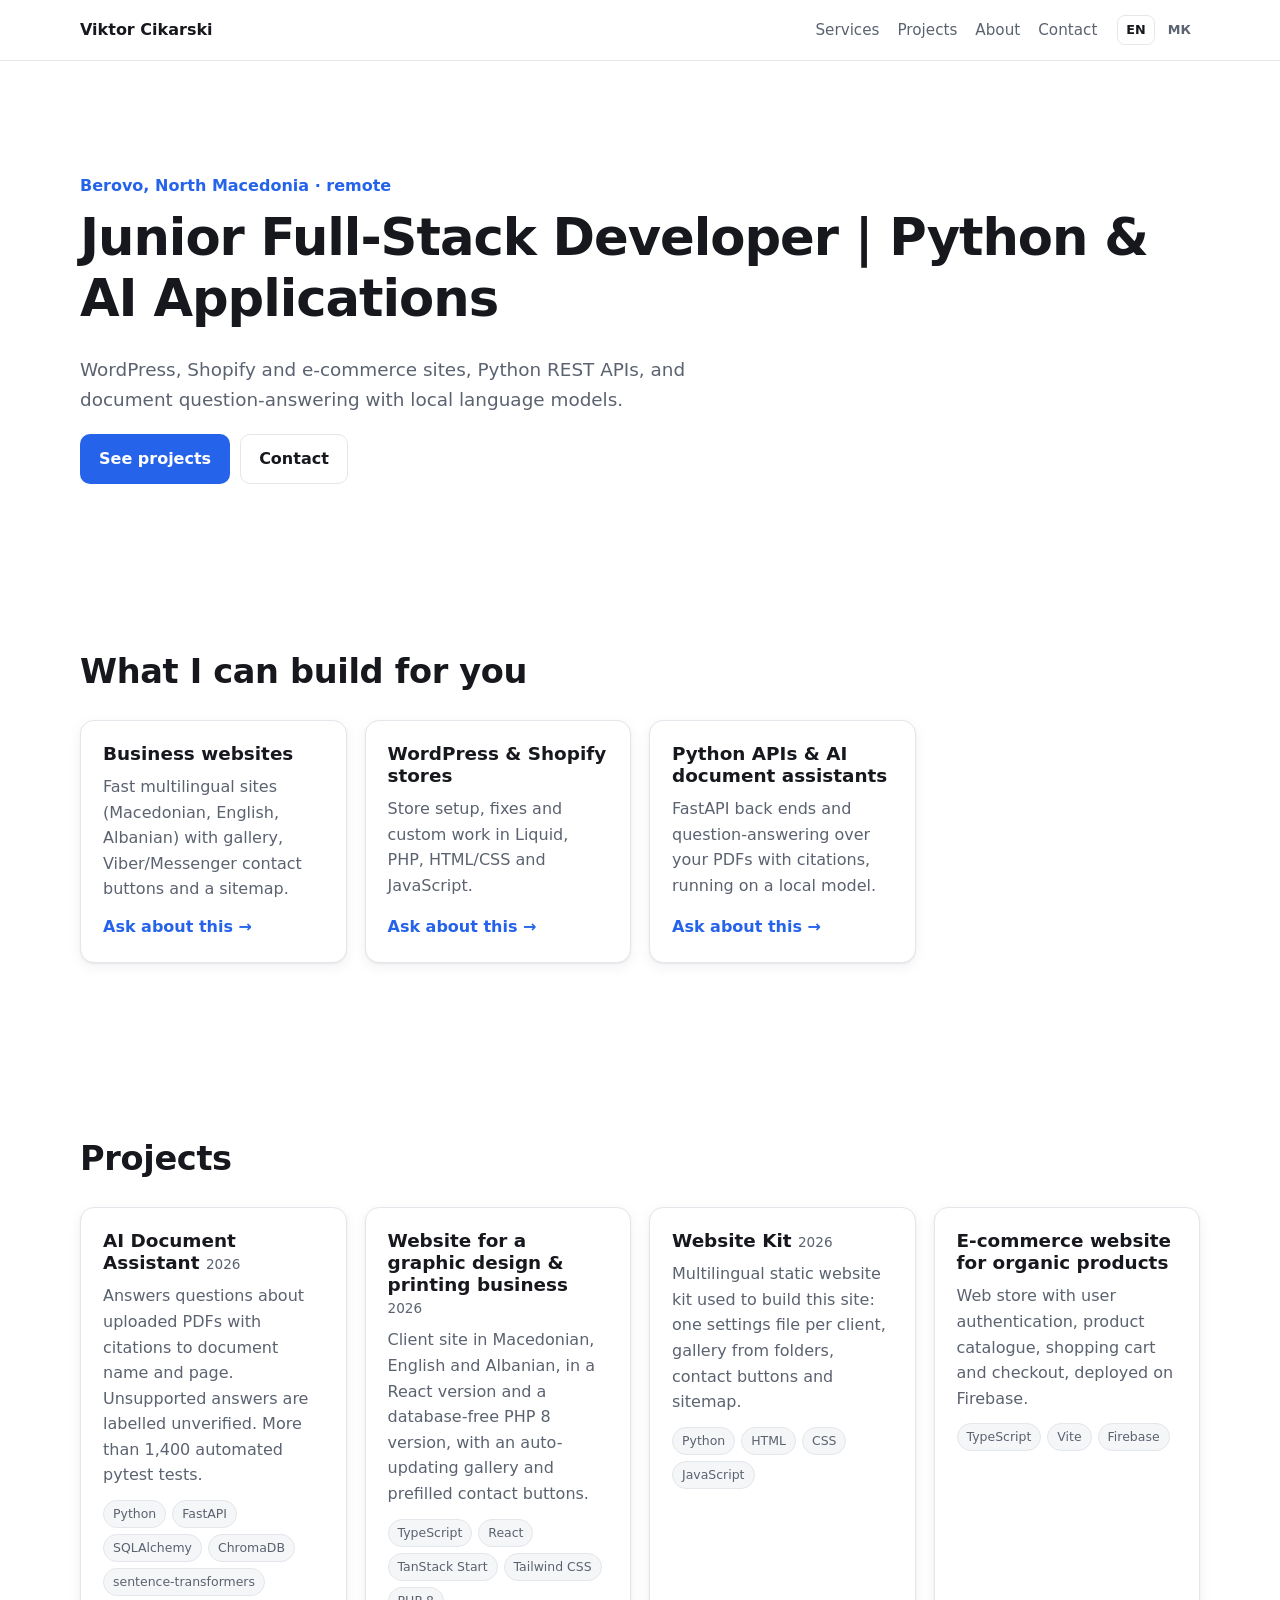
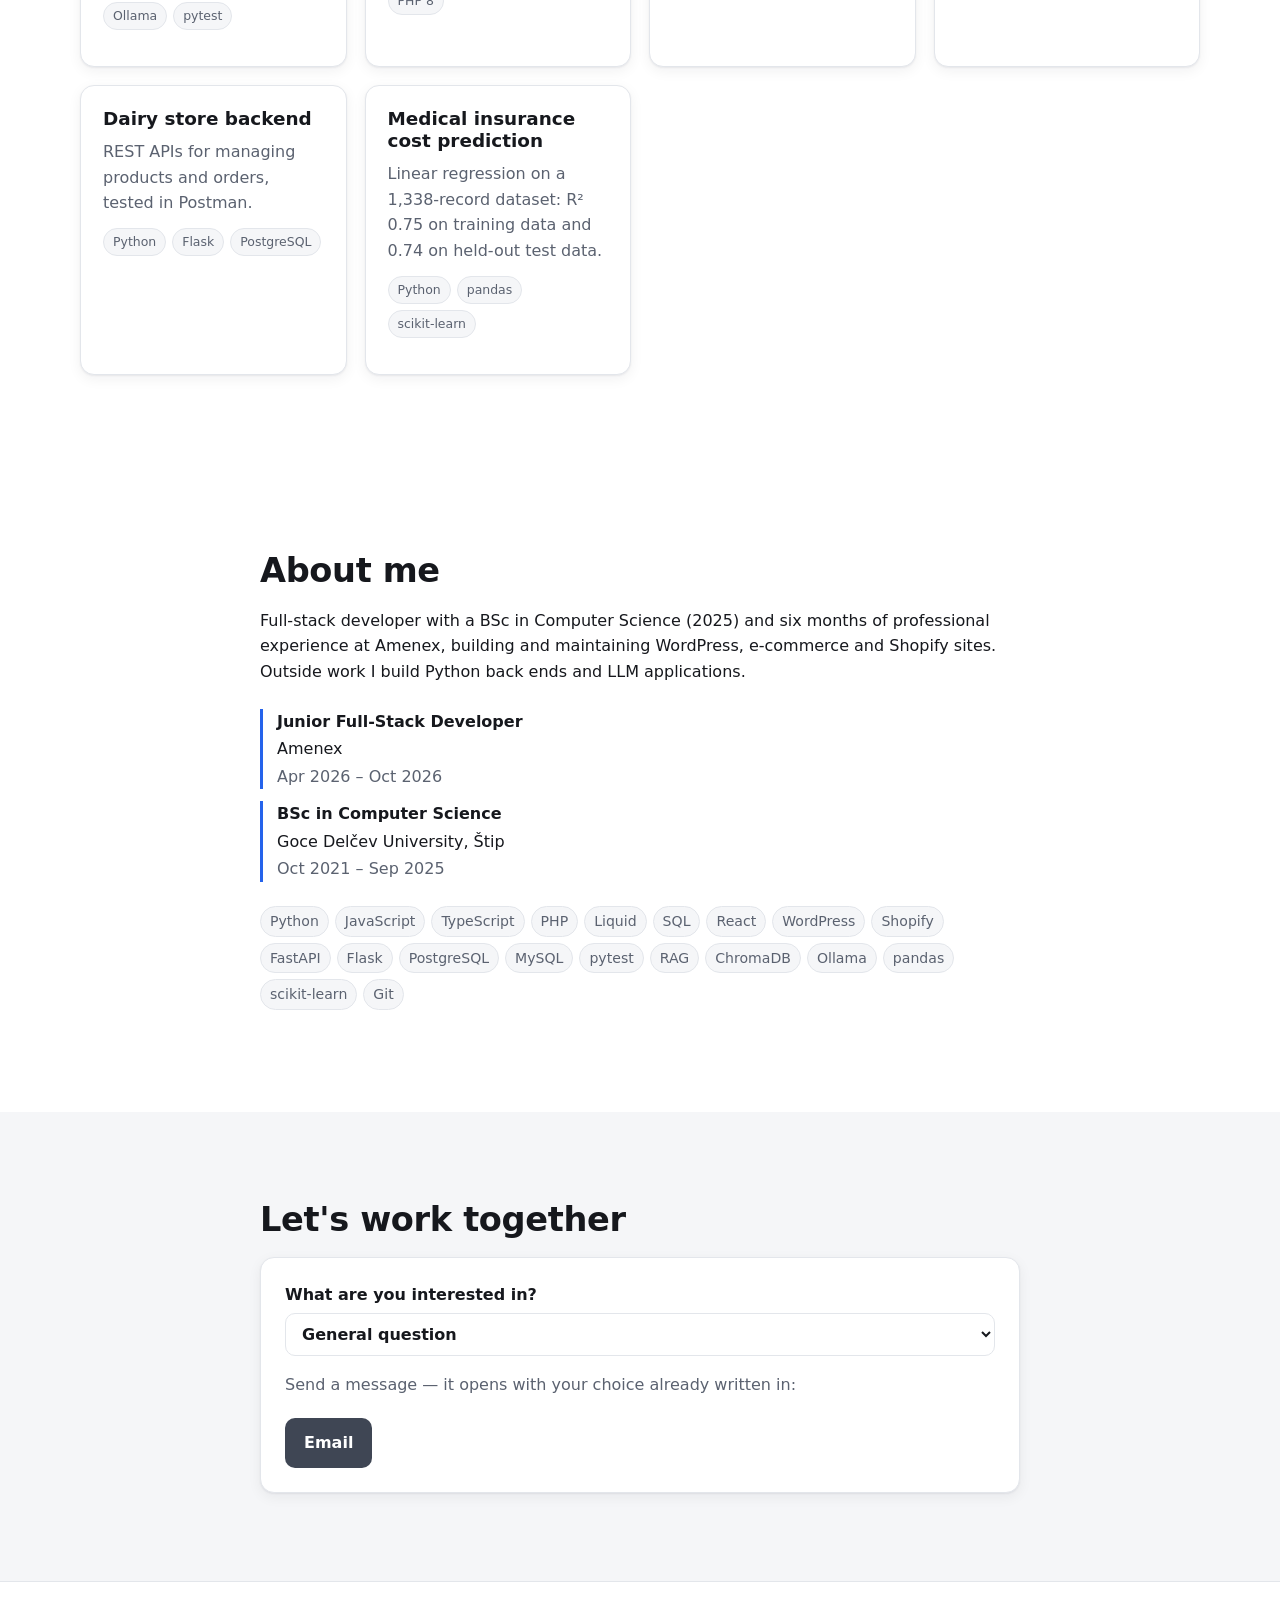
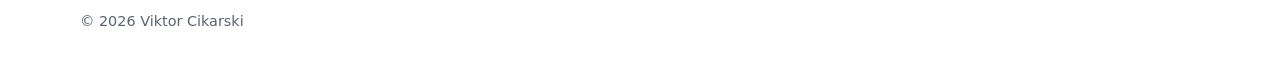
==== en/index.html @ 9da5f434 "Publish portfolio site Co-Authored-By: Claude Opus 5.5 <noreply@anthropic.com>" ====
<!doctype html>
<html lang="en">
<head>
<meta charset="utf-8">
<meta name="viewport" content="width=device-width, initial-scale=1">
<title>Viktor Cikarski — Junior Full-Stack Developer | Python &amp; AI Applications</title>
<meta name="description" content="Websites, online stores, Python back ends and AI document assistants.">
<meta property="og:title" content="Viktor Cikarski — Junior Full-Stack Developer | Python &amp; AI Applications">
<meta property="og:description" content="Websites, online stores, Python back ends and AI document assistants.">
<meta property="og:type" content="website">
<link rel="canonical" href="https://cikara22.github.io/en/">
<link rel="alternate" hreflang="en" href="https://cikara22.github.io/en/">
<link rel="alternate" hreflang="mk" href="https://cikara22.github.io/mk/">
<meta property="og:url" content="https://cikara22.github.io/en/">
<meta name="theme-color" content="#2563eb">
<link rel="stylesheet" href="../assets/style.css?v=5dad3af909">
<style>:root{--accent:#2563eb}</style>
</head>
<body>
<header class="site-header">
  <div class="container header-inner">
    <a class="brand" href="#top">Viktor Cikarski</a>
    <nav class="nav"><a href="#services">Services</a><a href="#projects">Projects</a><a href="#about">About</a><a href="#contact">Contact</a></nav>
    <div class="langs"><a href="../en/" hreflang="en" aria-current="true">EN</a><a href="../mk/" hreflang="mk">МК</a></div>
  </div>
</header>
<main>

<section class="hero" id="top">
  <div class="container hero-inner">
    <div>
      <p class="eyebrow">Berovo, North Macedonia · remote</p>
      <h1>Junior Full-Stack Developer | Python &amp; AI Applications</h1>
      <p class="lead">WordPress, Shopify and e-commerce sites, Python REST APIs, and document question-answering with local language models.</p>
      <div class="actions"><a class="btn btn-primary" href="#projects">See projects</a><a class="btn btn-ghost" href="#contact">Contact</a></div>
    </div>
    
  </div>
</section>
<section id="services" class="section">
  <div class="container">
    <h2>What I can build for you</h2>
    <div class="grid">
    <article class="card">
      <h3>Business websites</h3>
      <p>Fast multilingual sites (Macedonian, English, Albanian) with gallery, Viber/Messenger contact buttons and a sitemap.</p>
      <a class="card-link" href="#contact" data-service="Business websites">Ask about this →</a>
    </article>
    <article class="card">
      <h3>WordPress &amp; Shopify stores</h3>
      <p>Store setup, fixes and custom work in Liquid, PHP, HTML/CSS and JavaScript.</p>
      <a class="card-link" href="#contact" data-service="WordPress &amp; Shopify stores">Ask about this →</a>
    </article>
    <article class="card">
      <h3>Python APIs &amp; AI document assistants</h3>
      <p>FastAPI back ends and question-answering over your PDFs with citations, running on a local model.</p>
      <a class="card-link" href="#contact" data-service="Python APIs &amp; AI document assistants">Ask about this →</a>
    </article></div>
  </div>
</section>
<section id="projects" class="section">
  <div class="container">
    <h2>Projects</h2>
    <div class="grid">
    <article class="card project">
      
      <h3>AI Document Assistant <span class="year">2026</span></h3>
      <p>Answers questions about uploaded PDFs with citations to document name and page. Unsupported answers are labelled unverified. More than 1,400 automated pytest tests.</p>
      <ul class="tags"><li>Python</li><li>FastAPI</li><li>SQLAlchemy</li><li>ChromaDB</li><li>sentence-transformers</li><li>Ollama</li><li>pytest</li></ul>
      <div class="card-links"></div>
    </article>
    <article class="card project">
      
      <h3>Website for a graphic design &amp; printing business <span class="year">2026</span></h3>
      <p>Client site in Macedonian, English and Albanian, in a React version and a database-free PHP 8 version, with an auto-updating gallery and prefilled contact buttons.</p>
      <ul class="tags"><li>TypeScript</li><li>React</li><li>TanStack Start</li><li>Tailwind CSS</li><li>PHP 8</li></ul>
      <div class="card-links"></div>
    </article>
    <article class="card project">
      
      <h3>Website Kit <span class="year">2026</span></h3>
      <p>Multilingual static website kit used to build this site: one settings file per client, gallery from folders, contact buttons and sitemap.</p>
      <ul class="tags"><li>Python</li><li>HTML</li><li>CSS</li><li>JavaScript</li></ul>
      <div class="card-links"></div>
    </article>
    <article class="card project">
      
      <h3>E-commerce website for organic products </h3>
      <p>Web store with user authentication, product catalogue, shopping cart and checkout, deployed on Firebase.</p>
      <ul class="tags"><li>TypeScript</li><li>Vite</li><li>Firebase</li></ul>
      <div class="card-links"></div>
    </article>
    <article class="card project">
      
      <h3>Dairy store backend </h3>
      <p>REST APIs for managing products and orders, tested in Postman.</p>
      <ul class="tags"><li>Python</li><li>Flask</li><li>PostgreSQL</li></ul>
      <div class="card-links"></div>
    </article>
    <article class="card project">
      
      <h3>Medical insurance cost prediction </h3>
      <p>Linear regression on a 1,338-record dataset: R² 0.75 on training data and 0.74 on held-out test data.</p>
      <ul class="tags"><li>Python</li><li>pandas</li><li>scikit-learn</li></ul>
      <div class="card-links"></div>
    </article></div>
  </div>
</section>
<section id="about" class="section">
  <div class="container narrow">
    <h2>About me</h2>
    <p>Full-stack developer with a BSc in Computer Science (2025) and six months of professional experience at Amenex, building and maintaining WordPress, e-commerce and Shopify sites. Outside work I build Python back ends and LLM applications.</p><ul class="timeline"><li><strong>Junior Full-Stack Developer</strong><span>Amenex</span><span class="muted">Apr 2026 – Oct 2026</span></li><li><strong>BSc in Computer Science</strong><span>Goce Delčev University, Štip</span><span class="muted">Oct 2021 – Sep 2025</span></li></ul><ul class="tags tags-lg"><li>Python</li><li>JavaScript</li><li>TypeScript</li><li>PHP</li><li>Liquid</li><li>SQL</li><li>React</li><li>WordPress</li><li>Shopify</li><li>FastAPI</li><li>Flask</li><li>PostgreSQL</li><li>MySQL</li><li>pytest</li><li>RAG</li><li>ChromaDB</li><li>Ollama</li><li>pandas</li><li>scikit-learn</li><li>Git</li></ul>
  </div>
</section>
<section id="contact" class="section section-alt">
  <div class="container narrow">
    <h2>Let&#x27;s work together</h2>
    <div class="contact-box" data-template="Hello, I&#x27;m interested in: {service}" data-subject="Viktor Cikarski">
      <label class="field"><span>What are you interested in?</span><select id="service-select"><option value="General question">General question</option><option value="Business websites">Business websites</option><option value="WordPress &amp; Shopify stores">WordPress &amp; Shopify stores</option><option value="Python APIs &amp; AI document assistants">Python APIs &amp; AI document assistants</option></select></label>
      <p class="muted">Send a message — it opens with your choice already written in:</p>
      <div class="actions"><a class="btn btn-email" href="mailto:cikarskiviktor5@gmail.com?subject=Viktor%20Cikarski&amp;body=Hello%2C%20I%27m%20interested%20in%3A%20General%20question" data-kind="email" data-value="cikarskiviktor5@gmail.com">Email</a></div>
      
    </div>
  </div>
</section>
</main>
<footer class="site-footer">
  <div class="container">© 2026 Viktor Cikarski</div>
</footer>
<script src="../assets/app.js?v=5dad3af909" defer></script>
</body>
</html>
---- assets/style.css ----
:root {
  --accent: #2563eb;
  --bg: #ffffff;
  --bg-alt: #f5f6f8;
  --text: #16181d;
  --muted: #5b6270;
  --border: #e3e6eb;
  --card: #ffffff;
  --radius: 14px;
  --shadow: 0 1px 2px rgba(16, 24, 40, .06), 0 4px 14px rgba(16, 24, 40, .06);
  --font: system-ui, -apple-system, "Segoe UI", Roboto, "Helvetica Neue", Arial, sans-serif;
}

@media (prefers-color-scheme: dark) {
  :root {
    --bg: #0f1115;
    --bg-alt: #161920;
    --text: #e8eaee;
    --muted: #a0a7b4;
    --border: #2a2f39;
    --card: #1a1d24;
    --shadow: none;
  }
}

* { box-sizing: border-box; }
html { scroll-behavior: smooth; scroll-padding-top: 72px; }
body { margin: 0; font-family: var(--font); background: var(--bg); color: var(--text); line-height: 1.6; }
img { max-width: 100%; display: block; }
a { color: var(--accent); }
h1, h2, h3 { line-height: 1.2; margin: 0 0 .5em; }
h1 { font-size: clamp(2rem, 5vw, 3.2rem); letter-spacing: -.02em; }
h2 { font-size: clamp(1.5rem, 3vw, 2.1rem); letter-spacing: -.01em; }
h3 { font-size: 1.15rem; }

.container { width: min(1120px, 100% - 32px); margin-inline: auto; }
.narrow { width: min(760px, 100% - 32px); }
.muted { color: var(--muted); }

.site-header {
  position: sticky; top: 0; z-index: 10;
  background: color-mix(in srgb, var(--bg) 88%, transparent);
  backdrop-filter: blur(10px);
  border-bottom: 1px solid var(--border);
}
.header-inner { display: flex; align-items: center; gap: 20px; min-height: 60px; }
.brand { font-weight: 700; color: var(--text); text-decoration: none; white-space: nowrap; }
.nav { display: flex; gap: 18px; margin-left: auto; overflow-x: auto; scrollbar-width: none; }
.nav::-webkit-scrollbar { display: none; }
.nav a { color: var(--muted); text-decoration: none; white-space: nowrap; font-size: .95rem; }
.nav a:hover { color: var(--text); }
.langs { display: flex; gap: 4px; }
.langs a {
  font-size: .8rem; font-weight: 600; text-decoration: none; color: var(--muted);
  padding: 4px 8px; border-radius: 8px; border: 1px solid transparent;
}
.langs a[aria-current="true"] { color: var(--text); border-color: var(--border); }

.hero { padding: clamp(56px, 10vw, 112px) 0 clamp(40px, 7vw, 80px); }
.hero-inner { display: grid; gap: 40px; align-items: center; }
.hero-image { border-radius: var(--radius); box-shadow: var(--shadow); }
@media (min-width: 860px) { .hero-inner:has(.hero-image) { grid-template-columns: 1.1fr .9fr; } }
.eyebrow { color: var(--accent); font-weight: 600; margin: 0 0 .5em; }
.lead { font-size: 1.15rem; color: var(--muted); max-width: 60ch; }

.actions { display: flex; flex-wrap: wrap; gap: 10px; margin-top: 20px; }
.btn {
  display: inline-flex; align-items: center; justify-content: center;
  padding: 11px 18px; border-radius: 10px; font-weight: 600; text-decoration: none;
  border: 1px solid transparent; color: #fff; background: var(--accent);
  transition: transform .12s ease, filter .12s ease;
}
.btn:hover { filter: brightness(1.08); transform: translateY(-1px); }
.btn-ghost { background: transparent; color: var(--text); border-color: var(--border); }
.btn-viber { background: #7360f2; }
.btn-whatsapp { background: #1fa855; }
.btn-messenger { background: #0a7cff; }
.btn-email { background: #3f4654; }
.btn-phone { background: var(--accent); }

.section { padding: clamp(48px, 8vw, 88px) 0; }
.section-alt { background: var(--bg-alt); }
.section-intro { color: var(--muted); max-width: 65ch; margin-top: -.25em; }

.grid { display: grid; gap: 18px; grid-template-columns: repeat(auto-fill, minmax(260px, 1fr)); margin-top: 28px; }
.card {
  background: var(--card); border: 1px solid var(--border); border-radius: var(--radius);
  padding: 22px; box-shadow: var(--shadow); display: flex; flex-direction: column;
}
.card p { color: var(--muted); margin: 0 0 12px; }
.card .price { color: var(--text); font-weight: 600; }
.card-link { font-weight: 600; text-decoration: none; margin-top: auto; }
.card-links { display: flex; gap: 16px; margin-top: auto; }
.card-image { border-radius: 10px; margin: -6px -6px 16px; width: calc(100% + 12px); aspect-ratio: 16 / 9; object-fit: cover; }
.year { font-weight: 400; color: var(--muted); font-size: .85rem; }

.tags { list-style: none; padding: 0; margin: 0 0 14px; display: flex; flex-wrap: wrap; gap: 6px; }
.tags li { font-size: .78rem; padding: 3px 9px; border-radius: 999px; background: var(--bg-alt); border: 1px solid var(--border); color: var(--muted); }
.tags-lg li { font-size: .88rem; }

.filters { display: flex; flex-wrap: wrap; gap: 8px; margin: 20px 0 8px; }
.chip {
  font: inherit; font-size: .9rem; cursor: pointer; padding: 6px 14px; border-radius: 999px;
  border: 1px solid var(--border); background: var(--card); color: var(--text);
}
.chip.is-active { background: var(--accent); border-color: var(--accent); color: #fff; }
.gallery { display: grid; gap: 10px; grid-template-columns: repeat(auto-fill, minmax(200px, 1fr)); margin-top: 20px; }
.gallery-item { padding: 0; border: 0; border-radius: 10px; overflow: hidden; cursor: zoom-in; background: var(--border); }
.gallery-item img { width: 100%; aspect-ratio: 1; object-fit: cover; transition: transform .25s ease; }
.gallery-item:hover img { transform: scale(1.04); }
.gallery-item[hidden] { display: none; }

.lightbox { border: 0; padding: 0; background: transparent; max-width: 100vw; max-height: 100vh; width: 100%; height: 100%; }
.lightbox::backdrop { background: rgba(5, 7, 10, .88); }
.lightbox[open] { display: flex; align-items: center; justify-content: center; }
.lightbox figure { margin: 0; max-width: min(1100px, 92vw); text-align: center; }
.lightbox img { width: min(1100px, 92vw); height: 78vh; object-fit: contain; margin: 0 auto; }
.lightbox figcaption { color: #dfe3ea; margin-top: 10px; }
.lightbox button {
  position: absolute; background: rgba(255, 255, 255, .12); color: #fff; border: 0; cursor: pointer;
  font-size: 2rem; line-height: 1; width: 48px; height: 48px; border-radius: 50%;
}
.lb-close { top: 16px; right: 16px; }
.lb-prev { left: 12px; top: 50%; transform: translateY(-50%); }
.lb-next { right: 12px; top: 50%; transform: translateY(-50%); }

.timeline { list-style: none; padding: 0; margin: 24px 0; display: grid; gap: 12px; }
.timeline li { display: grid; gap: 2px; padding-left: 14px; border-left: 3px solid var(--accent); }

.contact-box { background: var(--card); border: 1px solid var(--border); border-radius: var(--radius); padding: 24px; box-shadow: var(--shadow); }
.field { display: grid; gap: 6px; margin-bottom: 16px; font-weight: 600; }
.field select { width: 100%; min-width: 0; font: inherit; padding: 10px 12px; border-radius: 10px; border: 1px solid var(--border); background: var(--bg); color: var(--text); }
.contact-box > .muted { margin: 0; }
.contact-details { list-style: none; padding: 0; margin: 20px 0 0; color: var(--muted); display: grid; gap: 4px; }

.site-footer { padding: 28px 0; color: var(--muted); font-size: .9rem; border-top: 1px solid var(--border); }

@media (max-width: 640px) {
  .header-inner { flex-wrap: wrap; gap: 6px 12px; padding: 8px 0; }
  .nav { order: 3; width: 100%; margin-left: 0; padding-bottom: 4px; }
  .langs { margin-left: auto; }
  .btn { flex: 1 1 auto; }
}

@media (prefers-reduced-motion: reduce) {
  html { scroll-behavior: auto; }
  * { transition: none !important; }
}
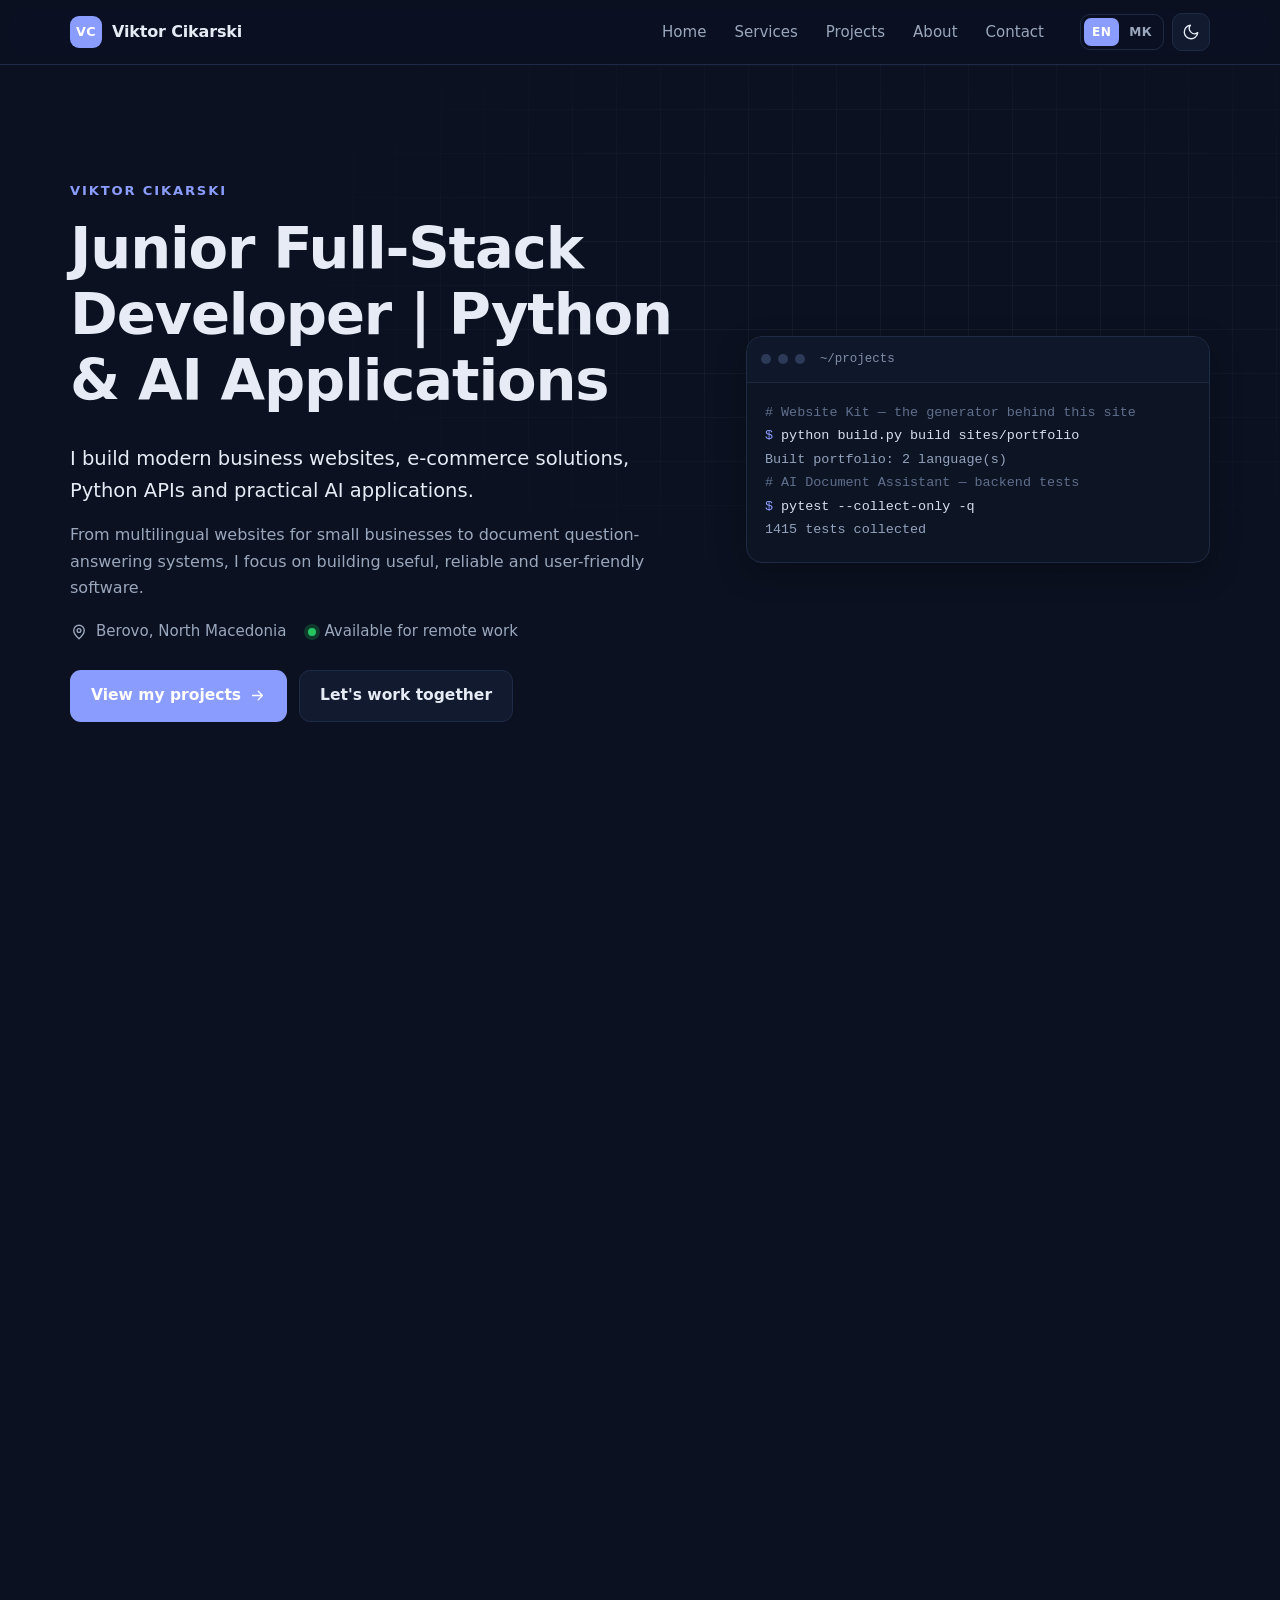
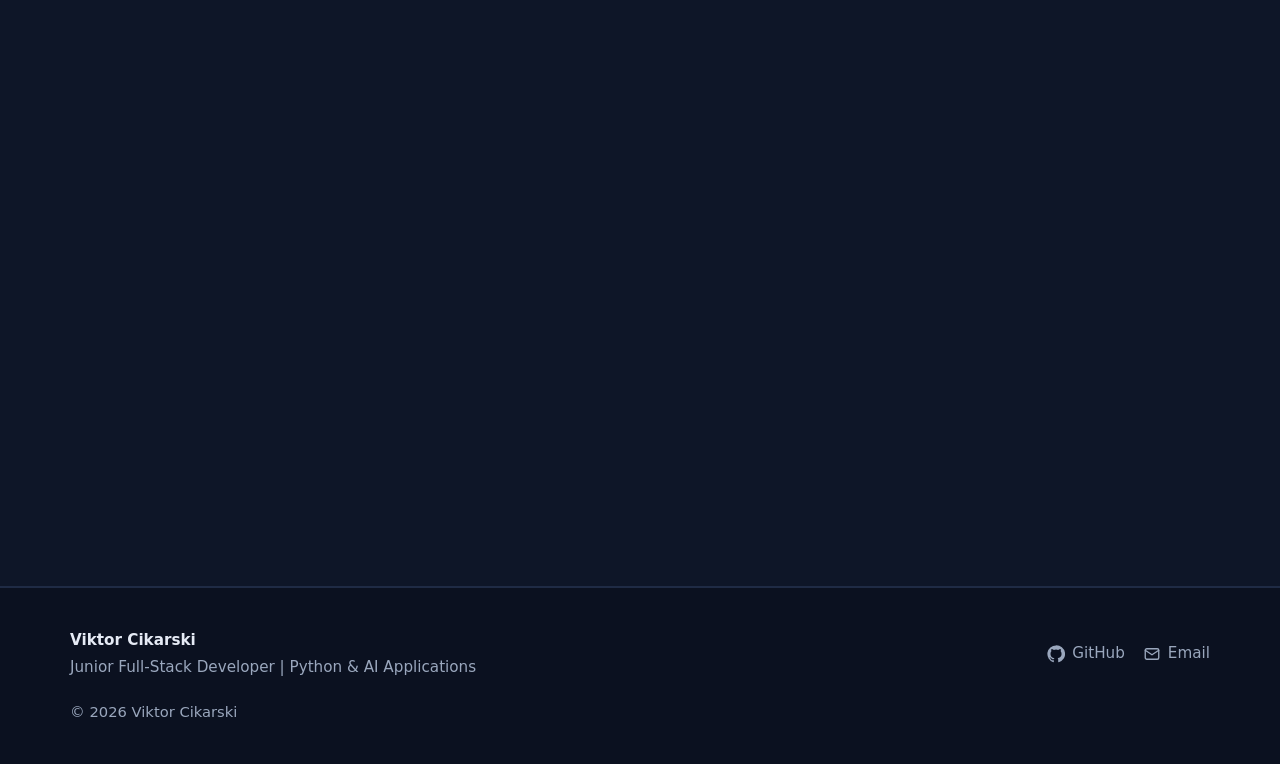
==== commit 46c59881: "Redesign portfolio with descriptive file names Navy/violet design with light/dark switch, mobile men" ====
--- a/en/index.html
+++ b/en/index.html
@@ -1,132 +1 @@
-<!doctype html>
-<html lang="en">
-<head>
-<meta charset="utf-8">
-<meta name="viewport" content="width=device-width, initial-scale=1">
-<title>Viktor Cikarski — Junior Full-Stack Developer | Python &amp; AI Applications</title>
-<meta name="description" content="Websites, online stores, Python back ends and AI document assistants.">
-<meta property="og:title" content="Viktor Cikarski — Junior Full-Stack Developer | Python &amp; AI Applications">
-<meta property="og:description" content="Websites, online stores, Python back ends and AI document assistants.">
-<meta property="og:type" content="website">
-<link rel="canonical" href="https://cikara22.github.io/en/">
-<link rel="alternate" hreflang="en" href="https://cikara22.github.io/en/">
-<link rel="alternate" hreflang="mk" href="https://cikara22.github.io/mk/">
-<meta property="og:url" content="https://cikara22.github.io/en/">
-<meta name="theme-color" content="#2563eb">
-<link rel="stylesheet" href="../assets/style.css?v=5dad3af909">
-<style>:root{--accent:#2563eb}</style>
-</head>
-<body>
-<header class="site-header">
-  <div class="container header-inner">
-    <a class="brand" href="#top">Viktor Cikarski</a>
-    <nav class="nav"><a href="#services">Services</a><a href="#projects">Projects</a><a href="#about">About</a><a href="#contact">Contact</a></nav>
-    <div class="langs"><a href="../en/" hreflang="en" aria-current="true">EN</a><a href="../mk/" hreflang="mk">МК</a></div>
-  </div>
-</header>
-<main>
-
-<section class="hero" id="top">
-  <div class="container hero-inner">
-    <div>
-      <p class="eyebrow">Berovo, North Macedonia · remote</p>
-      <h1>Junior Full-Stack Developer | Python &amp; AI Applications</h1>
-      <p class="lead">WordPress, Shopify and e-commerce sites, Python REST APIs, and document question-answering with local language models.</p>
-      <div class="actions"><a class="btn btn-primary" href="#projects">See projects</a><a class="btn btn-ghost" href="#contact">Contact</a></div>
-    </div>
-    
-  </div>
-</section>
-<section id="services" class="section">
-  <div class="container">
-    <h2>What I can build for you</h2>
-    <div class="grid">
-    <article class="card">
-      <h3>Business websites</h3>
-      <p>Fast multilingual sites (Macedonian, English, Albanian) with gallery, Viber/Messenger contact buttons and a sitemap.</p>
-      <a class="card-link" href="#contact" data-service="Business websites">Ask about this →</a>
-    </article>
-    <article class="card">
-      <h3>WordPress &amp; Shopify stores</h3>
-      <p>Store setup, fixes and custom work in Liquid, PHP, HTML/CSS and JavaScript.</p>
-      <a class="card-link" href="#contact" data-service="WordPress &amp; Shopify stores">Ask about this →</a>
-    </article>
-    <article class="card">
-      <h3>Python APIs &amp; AI document assistants</h3>
-      <p>FastAPI back ends and question-answering over your PDFs with citations, running on a local model.</p>
-      <a class="card-link" href="#contact" data-service="Python APIs &amp; AI document assistants">Ask about this →</a>
-    </article></div>
-  </div>
-</section>
-<section id="projects" class="section">
-  <div class="container">
-    <h2>Projects</h2>
-    <div class="grid">
-    <article class="card project">
-      
-      <h3>AI Document Assistant <span class="year">2026</span></h3>
-      <p>Answers questions about uploaded PDFs with citations to document name and page. Unsupported answers are labelled unverified. More than 1,400 automated pytest tests.</p>
-      <ul class="tags"><li>Python</li><li>FastAPI</li><li>SQLAlchemy</li><li>ChromaDB</li><li>sentence-transformers</li><li>Ollama</li><li>pytest</li></ul>
-      <div class="card-links"></div>
-    </article>
-    <article class="card project">
-      
-      <h3>Website for a graphic design &amp; printing business <span class="year">2026</span></h3>
-      <p>Client site in Macedonian, English and Albanian, in a React version and a database-free PHP 8 version, with an auto-updating gallery and prefilled contact buttons.</p>
-      <ul class="tags"><li>TypeScript</li><li>React</li><li>TanStack Start</li><li>Tailwind CSS</li><li>PHP 8</li></ul>
-      <div class="card-links"></div>
-    </article>
-    <article class="card project">
-      
-      <h3>Website Kit <span class="year">2026</span></h3>
-      <p>Multilingual static website kit used to build this site: one settings file per client, gallery from folders, contact buttons and sitemap.</p>
-      <ul class="tags"><li>Python</li><li>HTML</li><li>CSS</li><li>JavaScript</li></ul>
-      <div class="card-links"></div>
-    </article>
-    <article class="card project">
-      
-      <h3>E-commerce website for organic products </h3>
-      <p>Web store with user authentication, product catalogue, shopping cart and checkout, deployed on Firebase.</p>
-      <ul class="tags"><li>TypeScript</li><li>Vite</li><li>Firebase</li></ul>
-      <div class="card-links"></div>
-    </article>
-    <article class="card project">
-      
-      <h3>Dairy store backend </h3>
-      <p>REST APIs for managing products and orders, tested in Postman.</p>
-      <ul class="tags"><li>Python</li><li>Flask</li><li>PostgreSQL</li></ul>
-      <div class="card-links"></div>
-    </article>
-    <article class="card project">
-      
-      <h3>Medical insurance cost prediction </h3>
-      <p>Linear regression on a 1,338-record dataset: R² 0.75 on training data and 0.74 on held-out test data.</p>
-      <ul class="tags"><li>Python</li><li>pandas</li><li>scikit-learn</li></ul>
-      <div class="card-links"></div>
-    </article></div>
-  </div>
-</section>
-<section id="about" class="section">
-  <div class="container narrow">
-    <h2>About me</h2>
-    <p>Full-stack developer with a BSc in Computer Science (2025) and six months of professional experience at Amenex, building and maintaining WordPress, e-commerce and Shopify sites. Outside work I build Python back ends and LLM applications.</p><ul class="timeline"><li><strong>Junior Full-Stack Developer</strong><span>Amenex</span><span class="muted">Apr 2026 – Oct 2026</span></li><li><strong>BSc in Computer Science</strong><span>Goce Delčev University, Štip</span><span class="muted">Oct 2021 – Sep 2025</span></li></ul><ul class="tags tags-lg"><li>Python</li><li>JavaScript</li><li>TypeScript</li><li>PHP</li><li>Liquid</li><li>SQL</li><li>React</li><li>WordPress</li><li>Shopify</li><li>FastAPI</li><li>Flask</li><li>PostgreSQL</li><li>MySQL</li><li>pytest</li><li>RAG</li><li>ChromaDB</li><li>Ollama</li><li>pandas</li><li>scikit-learn</li><li>Git</li></ul>
-  </div>
-</section>
-<section id="contact" class="section section-alt">
-  <div class="container narrow">
-    <h2>Let&#x27;s work together</h2>
-    <div class="contact-box" data-template="Hello, I&#x27;m interested in: {service}" data-subject="Viktor Cikarski">
-      <label class="field"><span>What are you interested in?</span><select id="service-select"><option value="General question">General question</option><option value="Business websites">Business websites</option><option value="WordPress &amp; Shopify stores">WordPress &amp; Shopify stores</option><option value="Python APIs &amp; AI document assistants">Python APIs &amp; AI document assistants</option></select></label>
-      <p class="muted">Send a message — it opens with your choice already written in:</p>
-      <div class="actions"><a class="btn btn-email" href="mailto:cikarskiviktor5@gmail.com?subject=Viktor%20Cikarski&amp;body=Hello%2C%20I%27m%20interested%20in%3A%20General%20question" data-kind="email" data-value="cikarskiviktor5@gmail.com">Email</a></div>
-      
-    </div>
-  </div>
-</section>
-</main>
-<footer class="site-footer">
-  <div class="container">© 2026 Viktor Cikarski</div>
-</footer>
-<script src="../assets/app.js?v=5dad3af909" defer></script>
-</body>
-</html>
+<!doctype html><html><head><meta charset="utf-8"><meta name="robots" content="noindex"><meta http-equiv="refresh" content="0; url=../portfolio.html"><link rel="canonical" href="../portfolio.html"></head><body><a href="../portfolio.html">../portfolio.html</a></body></html>
